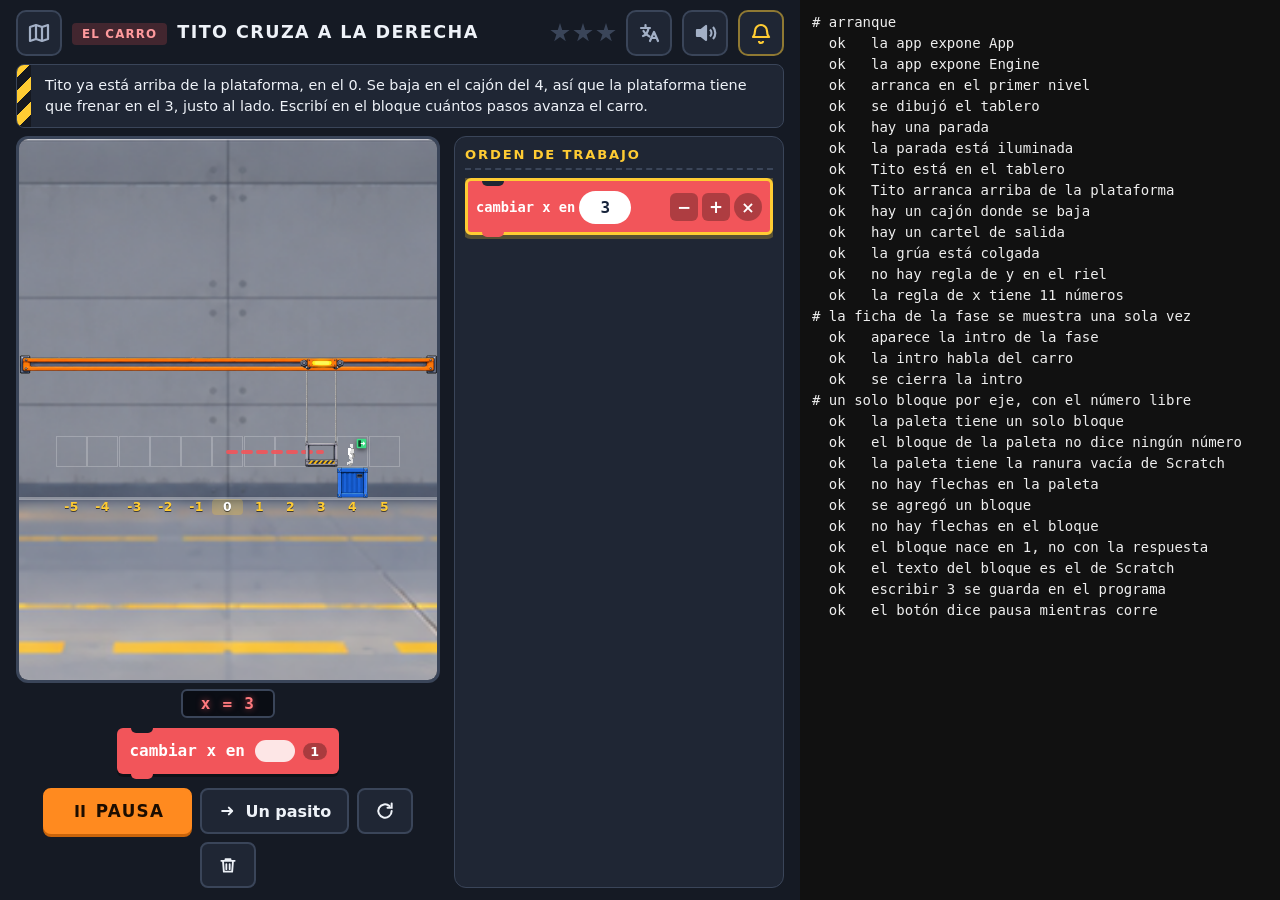
==== tools/ui-smoke.html @ f29eb758 "feat: warehouse crane game teaching Scratch x/y blocks Block-based game for 3rd grade: program the t" ====
<!doctype html>
<html lang="es">
<head>
<meta charset="utf-8">
<title>UI smoke — El Operador de Grúa</title>
<style>
  body { font: 14px/1.5 ui-monospace, Menlo, Consolas, monospace; margin: 0; background: #111; color: #eee; }
  #wrap { display: grid; grid-template-columns: 1fr 480px; height: 100vh; }
  iframe { width: 100%; height: 100%; border: 0; background: #000; }
  pre { margin: 0; padding: 12px; overflow: auto; }
  .ok { color: #56d68a; }
  .bad { color: #ff6b6b; }
</style>
</head>
<body>
<div id="wrap">
  <iframe id="app" src="../index.html"></iframe>
  <pre id="out">arrancando…</pre>
</div>

<script>
/* Run with:
 *   chromium --headless --no-sandbox --disable-gpu --allow-file-access-from-files \
 *     --virtual-time-budget=90000 --dump-dom "file://$PWD/tools/ui-smoke.html"
 *
 * The iframe is the real app, untouched. Every step re-queries the DOM because
 * the app re-renders whole sections; a saved reference goes detached and its
 * .click() silently stops bubbling, which looks exactly like an app bug.
 *
 * The waits are generous on purpose: a run now pauses while Tito walks in or
 * out (WALK_MS + 350) and moves take 160 ms per step, so a two-block level
 * with two stops is a few seconds long.
 */
var out = document.getElementById('out');
var lines = [];
var failures = 0;

function log(s) { lines.push(s); out.textContent = lines.join('\n'); }
function ok(name) { log('  ok   ' + name); }
function bad(name, detail) { failures++; log('  FALLA ' + name + (detail ? ' -> ' + detail : '')); }
function is(name, actual, expected) {
  if (actual === expected) ok(name);
  else bad(name, 'esperaba ' + JSON.stringify(expected) + ' y vino ' + JSON.stringify(actual));
}
function truthy(name, v, detail) { if (v) ok(name); else bad(name, detail); }

function wait(ms) { return new Promise(function (r) { setTimeout(r, ms); }); }

var frame = document.getElementById('app');
var W, D;

function q(sel) { return D.querySelector(sel); }
function all(sel) { return Array.prototype.slice.call(D.querySelectorAll(sel)); }
function click(sel) {
  var el = q(sel);
  if (!el) { bad('click ' + sel, 'no existe el elemento'); return false; }
  el.click();
  return true;
}
function closeOverlay() {
  if (!q('#overlay').hidden) click('#overlay [data-close]');
}
/* Typing into the block, the way a child does. The Event has to be built in
 * the iframe's own realm or the app's listener never sees it. */
function setNum(i, value) {
  var f = q('#program .num[data-i="' + i + '"]');
  if (!f) { bad('setNum ' + i, 'no existe el campo'); return; }
  f.value = String(value);
  f.dispatchEvent(new W.Event('input', { bubbles: true }));
}
function numOf(i) {
  var f = q('#program .num[data-i="' + i + '"]');
  return f ? f.value : null;
}
function readout() { return q('#readout').textContent.replace(/\s/g, ''); }
function lastState() { return W.App.state.result.trace.slice(-1)[0].state; }
function fresh() {
  W.localStorage.clear();
}

frame.addEventListener('load', function () {
  W = frame.contentWindow;
  D = frame.contentDocument;
  run().then(function () {
    log('');
    log(failures ? failures + ' problema(s).' : 'TODO OK');
    out.className = failures ? 'bad' : 'ok';
    document.title = failures ? 'SMOKE FAIL' : 'SMOKE OK';
  }).catch(function (e) {
    bad('excepción', e && e.message);
    log('');
    log('1 problema(s).');
    document.title = 'SMOKE FAIL';
  });
});

async function run() {
  fresh();

  log('# arranque');
  truthy('la app expone App', !!W.App, 'window.App no está');
  truthy('la app expone Engine', !!W.Engine, 'window.Engine no está');
  is('arranca en el primer nivel', W.App.state.level.id, 't1');
  truthy('se dibujó el tablero', all('#board .cell').length === 11, 'celdas: ' + all('#board .cell').length);
  is('hay una parada', all('#board .stop').length, 1);
  truthy('la parada está iluminada', !!q('#board .stop.is-next'), 'ninguna parada tiene is-next');
  truthy('Tito está en el tablero', !!q('#board #worker.worker'), 'no hay #worker');
  truthy('Tito arranca arriba de la plataforma', q('#worker').classList.contains('is-aboard'), 'no tiene is-aboard');
  truthy('hay un cajón donde se baja', all('#board .crate').length === 1, 'cajones: ' + all('#board .crate').length);
  truthy('hay un cartel de salida', all('#board .exit-sign').length === 1, 'carteles: ' + all('#board .exit-sign').length);
  truthy('la grúa está colgada', !!q('#rig .trolley') && !!q('#rig .spreader') && all('#rig .cable').length === 2, 'falta el carro, la plataforma o los cables');
  truthy('no hay regla de y en el riel', q('#ruler-y').hidden, 'la regla de y quedó visible');
  is('la regla de x tiene 11 números', all('#ruler-x span').length, 11);

  log('# la ficha de la fase se muestra una sola vez');
  truthy('aparece la intro de la fase', !q('#overlay').hidden, 'el overlay está oculto');
  truthy('la intro habla del carro', /carro/i.test(q('#overlay').textContent), q('#overlay').textContent.slice(0, 60));
  closeOverlay();
  truthy('se cierra la intro', q('#overlay').hidden, 'sigue abierto');

  log('# un solo bloque por eje, con el número libre');
  is('la paleta tiene un solo bloque', all('#palette .pal').length, 1);
  is('el bloque de la paleta no dice ningún número',
    q('#palette .code').textContent.replace(/\s+/g, ' ').trim(), 'cambiar x en');
  truthy('la paleta tiene la ranura vacía de Scratch', !!q('#palette .slot'), 'no hay .slot');
  truthy('no hay flechas en la paleta', all('#palette .pal svg').length === 0,
    'svgs: ' + all('#palette .pal svg').length);

  click('[data-pal="0"]');
  is('se agregó un bloque', all('#program .blk').length, 1);
  truthy('no hay flechas en el bloque', all('#program .blk svg').length === 0,
    'svgs: ' + all('#program .blk svg').length);
  is('el bloque nace en 1, no con la respuesta', numOf(0), '1');
  is('el texto del bloque es el de Scratch',
    q('#program .code').textContent.replace(/\s+/g, ' ').trim(), 'cambiar x en');

  setNum(0, 3);
  is('escribir 3 se guarda en el programa', W.App.state.program[0].amount, 3);
  click('#btn-play');
  truthy('el botón dice pausa mientras corre', /pausa/i.test(q('#btn-play').textContent), q('#btn-play').textContent);
  await wait(6000);
  truthy('gana con un solo bloque', !q('#overlay').hidden && /lo lograste/i.test(q('#overlay').textContent),
    'overlay: ' + (q('#overlay').hidden ? 'oculto' : q('#overlay').textContent.slice(0, 60)));
  is('se llevó 3 estrellas', all('#overlay .stars i.on').length, 3);
  closeOverlay();
  is('el readout muestra x=3', readout(), 'x=3');
  is('la parada quedó hecha', all('#board .stop.is-done').length, 1);
  truthy('Tito se bajó de la plataforma', !q('#worker').classList.contains('is-aboard'), 'sigue is-aboard');
  truthy('el botón volvió a jugar', /jugar/i.test(q('#btn-play').textContent), q('#btn-play').textContent);

  log('# el número negativo');
  W.App.loadLevel(1, true);
  await wait(100);
  click('[data-pal="0"]');
  setNum(0, -4);
  is('acepta el menos', W.App.state.program[0].amount, -4);
  click('#btn-play');
  await wait(7000);
  truthy('llega al -4', /lo lograste/i.test(q('#overlay').textContent), 'no ganó');
  closeOverlay();
  truthy('Tito mira a la izquierda', q('#worker').classList.contains('is-left'), 'no tiene is-left');

  log('# escribir un número de más se sale del riel');
  W.App.loadLevel(0, true);
  await wait(100);
  click('[data-pal="0"]');
  setNum(0, 9);
  click('#btn-play');
  await wait(1500);
  truthy('avisa que se pasó', !q('#toast').hidden, 'no salió el aviso');
  truthy('el aviso habla del riel', /riel/i.test(q('#toast').textContent), q('#toast').textContent);
  truthy('el bloque culpable queda marcado', all('#program .blk.is-bad').length === 1,
    'marcados: ' + all('#program .blk.is-bad').length);
  is('el carro no se fue del tablero', lastState().x, 0);

  log('# los botones menos y más cruzan el cero');
  W.App.loadLevel(0, true);
  await wait(100);
  click('[data-pal="0"]');
  click('#program .blk[data-i="0"] [data-dial="-1"]');
  is('de 1 baja a 0', numOf(0), '0');
  click('#program .blk[data-i="0"] [data-dial="-1"]');
  is('de 0 sigue al -1', numOf(0), '-1');
  is('y el programa lo sabe', W.App.state.program[0].amount, -1);
  click('#program .blk[data-i="0"] [data-dial="1"]');
  click('#program .blk[data-i="0"] [data-dial="1"]');
  is('y vuelve para arriba', numOf(0), '1');

  log('# un campo a medio escribir no rompe nada');
  setNum(0, '-');
  is('un menos solo corre como 0', W.App.state.program[0].amount, 0);
  is('pero no le pisa lo que está tecleando', numOf(0), '-');
  q('#program .num[data-i="0"]').dispatchEvent(new W.Event('focusout', { bubbles: true }));
  is('al salir del campo muestra lo que realmente corrió', numOf(0), '0');

  log('# un pasito, y las paradas van en orden');
  W.App.loadLevel(3, true);
  await wait(100);
  is('el nivel es t4', W.App.state.level.id, 't4');
  is('hay dos paradas', all('#board .stop').length, 2);
  is('solo la primera está iluminada', q('#board .stop.is-next').dataset.i, '0');
  is('la segunda espera apagada', q('#board .stop.is-later').dataset.i, '1');
  truthy('Tito espera parado en su cajón', !q('#worker').classList.contains('is-aboard'), 'arrancó is-aboard');
  click('[data-pal="0"]'); click('[data-pal="0"]');
  setNum(0, 3); setNum(1, 3);
  click('#btn-step');
  await wait(200);
  is('un pasito es un evento, no un bloque', readout(), 'x=1');
  click('#btn-step'); await wait(200);
  is('el segundo evento es subir a Tito', W.App.state.result.trace[W.App.state.cursor].kind, 'pick');
  truthy('Tito se subió', q('#worker').classList.contains('is-aboard'), 'no tiene is-aboard');
  truthy('Tito camina al subir', q('#worker').classList.contains('is-walking'), 'no tiene is-walking');
  is('ahora se ilumina la segunda parada', q('#board .stop.is-next').dataset.i, '1');
  is('y la primera quedó hecha', q('#board .stop.is-done').dataset.i, '0');
  click('#btn-step'); await wait(200);
  is('el segundo bloque cuenta desde el 1, no desde el 0', readout(), 'x=4');
  click('#btn-step'); await wait(200);
  click('#btn-step'); await wait(2500);
  truthy('un pasito también abre el cartel de ganó', !q('#overlay').hidden, 'el overlay no apareció');
  closeOverlay();

  log('# la plataforma se para a mitad de camino');
  W.App.loadLevel(2, true);
  await wait(100);
  is('el nivel es t3', W.App.state.level.id, 't3');
  click('[data-pal="0"]');
  setNum(0, 2);
  click('#btn-play');
  await wait(4000);
  truthy('avisa que faltan bloques', !q('#toast').hidden && /acabaron/i.test(q('#toast').textContent), q('#toast').textContent);
  truthy('Tito ya está arriba igual', q('#worker').classList.contains('is-aboard'), 'no subió');
  truthy('no ganó', q('#overlay').hidden, 'el overlay apareció');

  log('# fase A: el ascensor');
  W.App.loadLevel(4, true);
  await wait(100);
  is('el nivel es a1', W.App.state.level.id, 'a1');
  truthy('no hay regla de x', q('#ruler-x').hidden, 'la regla de x quedó visible');
  truthy('sí hay regla de y', !q('#ruler-y').hidden, 'la regla de y quedó oculta');
  is('la regla de y tiene 9 pisos', all('#ruler-y span').length, 9);
  truthy('el sótano tiene su pozo', !!q('#board .bg-pit'), 'no hay .bg-pit');
  is('el cajón del piso 3 es una pila de 6', all('#board .crate').length, 6);
  is('el bloque de la paleta dice cambiar y',
    q('#palette .code').textContent.replace(/\s+/g, ' ').trim(), 'cambiar y en');
  click('[data-pal="0"]');
  setNum(0, 9);
  click('#btn-play');
  await wait(1500);
  truthy('el aviso de y habla del cable', /cable/i.test(q('#toast').textContent), q('#toast').textContent);

  log('# fase G: los dos ejes y números grandes');
  W.App.loadLevel(10, true);
  await wait(100);
  is('el nivel es g3', W.App.state.level.id, 'g3');
  is('la paleta tiene un bloque por eje', all('#palette .pal').length, 2);
  is('el tablero es de 7x7', all('#board .cell').length, 49);
  click('[data-pal="0"]'); click('[data-pal="1"]');
  setNum(0, 6); setNum(1, 6);
  click('#btn-play');
  await wait(9000);
  truthy('gana cruzando el tablero entero', !q('#overlay').hidden && /lo lograste/i.test(q('#overlay').textContent),
    'no ganó');
  is('la estela tiene un tramo rojo y uno azul',
    all('#trail .seg-x').length + ':' + all('#trail .seg-y').length, '1:1');
  closeOverlay();

  log('# reset y resize no rompen la escena');
  click('#btn-reset');
  await wait(100);
  is('reset vuelve al principio', readout(), 'x=-3y=-3');
  is('la estela se borra', all('#trail path').length, 0);
  W.dispatchEvent(new W.Event('resize'));
  await wait(100);
  is('después del resize siguen las 49 celdas', all('#board .cell').length, 49);
  truthy('el tablero no quedó sin animaciones', !q('#board').classList.contains('no-anim'), 'sigue no-anim');

  log('# la traductora');
  click('#btn-translate');
  truthy('se abre la traductora', /traductora/i.test(q('#overlay').textContent), 'no abrió');
  truthy('el personaje es Tito', !!q('#overlay .worker'), 'no hay .worker en la traductora');
  click('[data-tr="up"]');
  is('subir traduce a cambiar y en 10',
    q('#overlay .scratch-blk').textContent.replace(/\s+/g, ' ').trim(), 'cambiar y en 10');
  truthy('avisa que no es el bloque absoluto', /fijar y a 10/.test(q('#tr-out').textContent),
    q('#tr-out').textContent);
  click('[data-tr="left"]');
  is('izquierda traduce a cambiar x en -10',
    q('#overlay .scratch-blk').textContent.replace(/\s+/g, ' ').trim(), 'cambiar x en -10');

  /* El pack de España no cambia una palabra: mueve el eje al medio de la frase
   * ("sumar a x 10"), así que esto verifica la plantilla entera. */
  click('[data-word="espana"]');
  click('[data-tr="right"]');
  is('el pack de España usa sumar a x',
    q('#overlay .scratch-blk').textContent.replace(/\s+/g, ' ').trim(), 'sumar a x 10');
  truthy('y su bloque absoluto es dar a x el valor', /dar a x el valor 10/.test(q('#tr-out').textContent),
    q('#tr-out').textContent);
  closeOverlay();
  is('la paleta también queda en español de España',
    q('#palette .code').textContent.replace(/\s+/g, ' ').trim(), 'sumar a x');

  log('# sin emojis en la pantalla');
  var emoji = /[\u{1F300}-\u{1FAFF}\u{2600}-\u{27BF}]/u;
  truthy('el HTML no tiene emojis', !emoji.test(D.body.innerHTML), 'hay algún emoji');
}
</script>
</body>
</html>
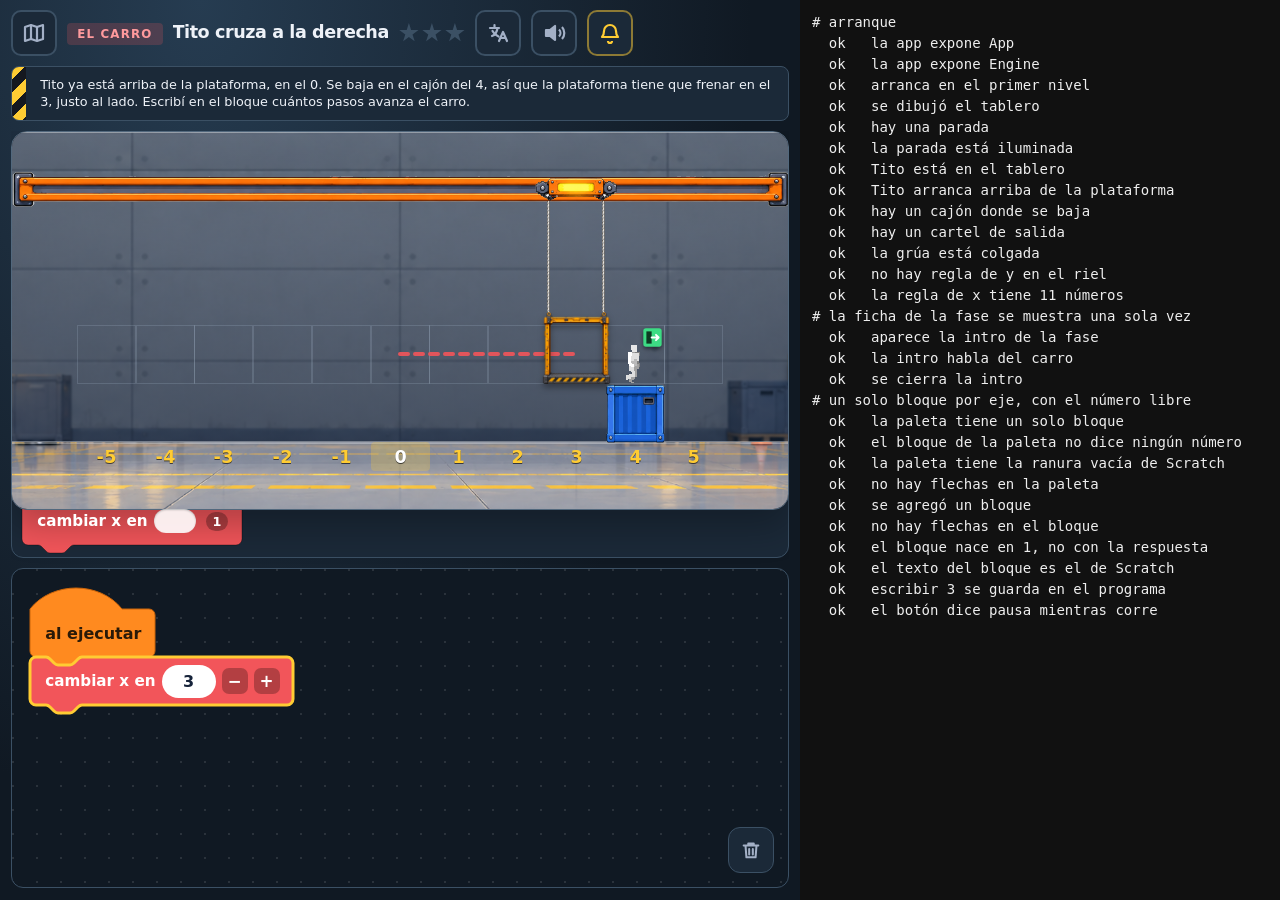
==== commit 5d162e47: "feat: rework the editor into a Scratch-style workspace with free drag The screen is now the three co" ====
--- a/tools/ui-smoke.html
+++ b/tools/ui-smoke.html
@@ -123,13 +123,15 @@
   is('el bloque de la paleta no dice ningún número',
     q('#palette .code').textContent.replace(/\s+/g, ' ').trim(), 'cambiar x en');
   truthy('la paleta tiene la ranura vacía de Scratch', !!q('#palette .slot'), 'no hay .slot');
-  truthy('no hay flechas en la paleta', all('#palette .pal svg').length === 0,
-    'svgs: ' + all('#palette .pal svg').length);
+  /* The block outline is an svg now, so the check has to look past it: what
+     must not exist is an arrow button inside the block. */
+  truthy('no hay flechas en la paleta', all('#palette .pal .code svg').length === 0,
+    'svgs: ' + all('#palette .pal .code svg').length);
 
   click('[data-pal="0"]');
   is('se agregó un bloque', all('#program .blk').length, 1);
-  truthy('no hay flechas en el bloque', all('#program .blk svg').length === 0,
-    'svgs: ' + all('#program .blk svg').length);
+  truthy('no hay flechas en el bloque', all('#program .blk .code svg').length === 0,
+    'svgs: ' + all('#program .blk .code svg').length);
   is('el bloque nace en 1, no con la respuesta', numOf(0), '1');
   is('el texto del bloque es el de Scratch',
     q('#program .code').textContent.replace(/\s+/g, ' ').trim(), 'cambiar x en');
